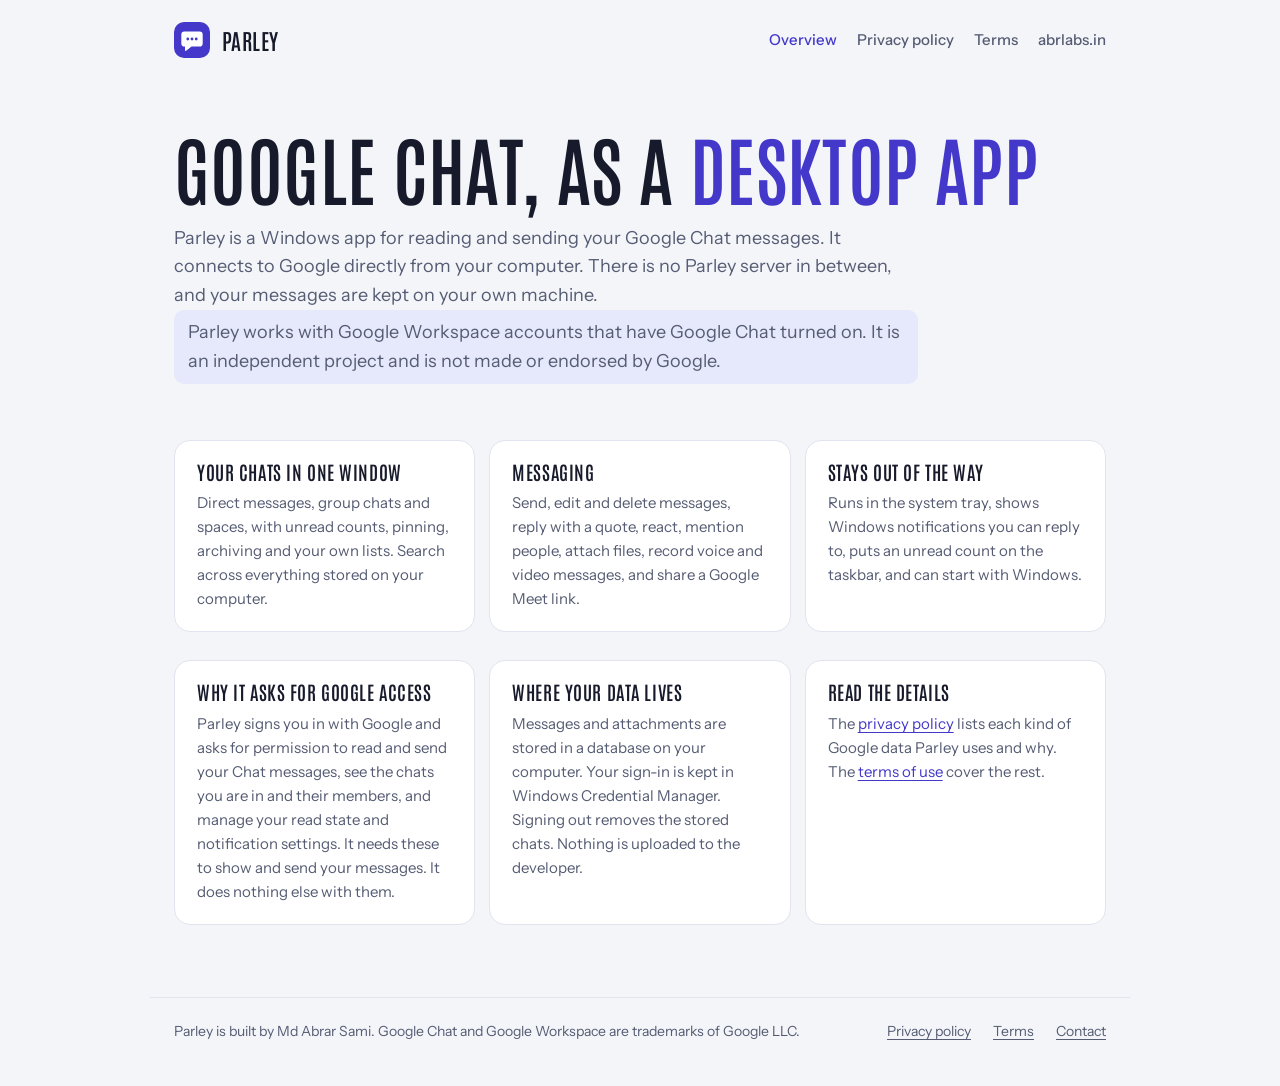
==== apps/parley/index.html @ c42d3974 "PORTFOLIO: add Parley app pages (overview, privacy policy, terms) Public pages for the Parley deskto" ====
<!doctype html>
<html lang="en">
<head>
<meta charset="utf-8">
<meta name="viewport" content="width=device-width,initial-scale=1">
<meta name="description" content="Parley is a Windows desktop client for Google Chat. It connects to Google from your own computer and keeps your messages on that computer.">
<title>Parley | A desktop client for Google Chat</title>
<link rel="icon" href="icon.svg" type="image/svg+xml">
<link rel="preconnect" href="https://fonts.googleapis.com">
<link rel="preconnect" href="https://fonts.gstatic.com" crossorigin>
<link href="https://fonts.googleapis.com/css2?family=Antonio:wght@500;600;700&family=Instrument+Sans:wght@400;500;600&display=swap" rel="stylesheet">
<link rel="stylesheet" href="parley.css">
</head>
<body>
<header class="top">
  <a class="brand" href="/apps/parley/"><img src="icon.svg" alt="">Parley</a>
  <nav aria-label="Parley">
    <a href="/apps/parley/" aria-current="page">Overview</a>
    <a href="/apps/parley/privacy/">Privacy policy</a>
    <a href="/apps/parley/terms/">Terms</a>
    <a href="/">abrlabs.in</a>
  </nav>
</header>

<main>
  <section class="hero">
    <h1>Google Chat, as a <span>desktop app</span></h1>
    <p>Parley is a Windows app for reading and sending your Google Chat messages. It connects to Google directly from your computer. There is no Parley server in between, and your messages are kept on your own machine.</p>
    <p class="note">Parley works with Google Workspace accounts that have Google Chat turned on. It is an independent project and is not made or endorsed by Google.</p>
  </section>

  <section class="grid" aria-label="What Parley does">
    <div class="card">
      <h2>Your chats in one window</h2>
      <p>Direct messages, group chats and spaces, with unread counts, pinning, archiving and your own lists. Search across everything stored on your computer.</p>
    </div>
    <div class="card">
      <h2>Messaging</h2>
      <p>Send, edit and delete messages, reply with a quote, react, mention people, attach files, record voice and video messages, and share a Google Meet link.</p>
    </div>
    <div class="card">
      <h2>Stays out of the way</h2>
      <p>Runs in the system tray, shows Windows notifications you can reply to, puts an unread count on the taskbar, and can start with Windows.</p>
    </div>
  </section>

  <section class="grid" aria-label="How Parley uses your Google account">
    <div class="card">
      <h2>Why it asks for Google access</h2>
      <p>Parley signs you in with Google and asks for permission to read and send your Chat messages, see the chats you are in and their members, and manage your read state and notification settings. It needs these to show and send your messages. It does nothing else with them.</p>
    </div>
    <div class="card">
      <h2>Where your data lives</h2>
      <p>Messages and attachments are stored in a database on your computer. Your sign-in is kept in Windows Credential Manager. Signing out removes the stored chats. Nothing is uploaded to the developer.</p>
    </div>
    <div class="card">
      <h2>Read the details</h2>
      <p>The <a href="/apps/parley/privacy/">privacy policy</a> lists each kind of Google data Parley uses and why. The <a href="/apps/parley/terms/">terms of use</a> cover the rest.</p>
    </div>
  </section>
</main>

<footer>
  <span>Parley is built by Md Abrar Sami. Google Chat and Google Workspace are trademarks of Google LLC.</span>
  <a href="/apps/parley/privacy/">Privacy policy</a>
  <a href="/apps/parley/terms/">Terms</a>
  <a href="mailto:mdabrarsami@gmail.com?subject=Parley">Contact</a>
</footer>
</body>
</html>
---- apps/parley/parley.css ----
/* Parley's pages: the portfolio's typefaces on a light, quiet page with the
   app's indigo accent. These are read for trust before signing in, so long
   text stays narrow and plain. */
:root {
  --bg: #f4f5f9;
  --panel: #ffffff;
  --text: #171a2b;
  --muted: #555c73;
  --border: #e1e4ee;
  --accent: #4338ca;
  --accent-soft: #e6e8fb;
  --sans: "Instrument Sans", system-ui, -apple-system, "Segoe UI", sans-serif;
  --cond: "Antonio", "Oswald", "Arial Narrow", sans-serif;
}
@media (prefers-color-scheme: dark) {
  :root {
    --bg: #0f1118;
    --panel: #171a25;
    --text: #e9ebf4;
    --muted: #a3a9bf;
    --border: #272b3c;
    --accent: #a5abff;
    --accent-soft: #272b4a;
  }
}
*, *::before, *::after { box-sizing: border-box; }
html { -webkit-text-size-adjust: 100%; }
body { margin: 0; background: var(--bg); color: var(--text); font: 400 16px/1.6 var(--sans); -webkit-font-smoothing: antialiased; }
a { color: var(--accent); text-underline-offset: 3px; }
:focus-visible { outline: 2px solid var(--accent); outline-offset: 3px; border-radius: 6px; }

.top { display: flex; align-items: center; justify-content: space-between; gap: 16px; max-width: 980px; margin: 0 auto; padding: 22px 24px; }
.brand { display: inline-flex; align-items: center; gap: 12px; color: var(--text); text-decoration: none; font: 600 22px/1 var(--cond); letter-spacing: 0.02em; text-transform: uppercase; }
.brand img { width: 36px; height: 36px; border-radius: 10px; }
.top nav { display: flex; flex-wrap: wrap; gap: 4px 20px; font-size: 15px; font-weight: 500; }
.top nav a { color: var(--muted); text-decoration: none; }
.top nav a:hover, .top nav a[aria-current="page"] { color: var(--accent); }

main { max-width: 980px; margin: 0 auto; padding: 8px 24px 64px; }
.hero { padding: 40px 0 28px; }
.hero h1 { font: 600 clamp(40px, 8vw, 76px)/1.02 var(--cond); letter-spacing: 0.005em; text-transform: uppercase; margin: 0 0 18px; }
.hero h1 span { color: var(--accent); }
.hero p { max-width: 62ch; font-size: 18px; color: var(--muted); margin: 0; }
.note { display: inline-block; margin-top: 22px; padding: 8px 14px; border-radius: 10px; background: var(--accent-soft); color: var(--text); font-size: 14.5px; }

.grid { display: grid; grid-template-columns: repeat(auto-fit, minmax(250px, 1fr)); gap: 14px; margin: 28px 0 8px; }
.card { background: var(--panel); border: 1px solid var(--border); border-radius: 16px; padding: 20px 22px; }
.card h2, .card h3 { font: 600 19px/1.2 var(--cond); letter-spacing: 0.03em; text-transform: uppercase; margin: 0 0 8px; }
.card p, .card ul { margin: 0; color: var(--muted); font-size: 15px; }
.card ul { padding-left: 18px; }
.card li + li { margin-top: 4px; }

.doc { max-width: 72ch; background: var(--panel); border: 1px solid var(--border); border-radius: 18px; padding: 34px clamp(20px, 5vw, 44px) 40px; margin-top: 16px; }
.doc h1 { font: 600 clamp(32px, 6vw, 48px)/1.05 var(--cond); text-transform: uppercase; margin: 0 0 6px; }
.doc .updated { color: var(--muted); font-size: 14.5px; margin: 0 0 26px; }
.doc h2 { font: 600 21px/1.2 var(--cond); letter-spacing: 0.03em; text-transform: uppercase; margin: 32px 0 8px; }
.doc p, .doc ul { margin: 0 0 12px; }
.doc ul { padding-left: 20px; }
.doc li + li { margin-top: 5px; }
.doc code { font: 14px/1 ui-monospace, "Cascadia Mono", Consolas, monospace; background: var(--accent-soft); padding: 2px 6px; border-radius: 5px; overflow-wrap: anywhere; }

footer { max-width: 980px; margin: 0 auto; padding: 22px 24px 44px; border-top: 1px solid var(--border); color: var(--muted); font-size: 14px; display: flex; flex-wrap: wrap; gap: 6px 22px; }
footer a { color: var(--muted); }
footer span { flex: 1 1 320px; }
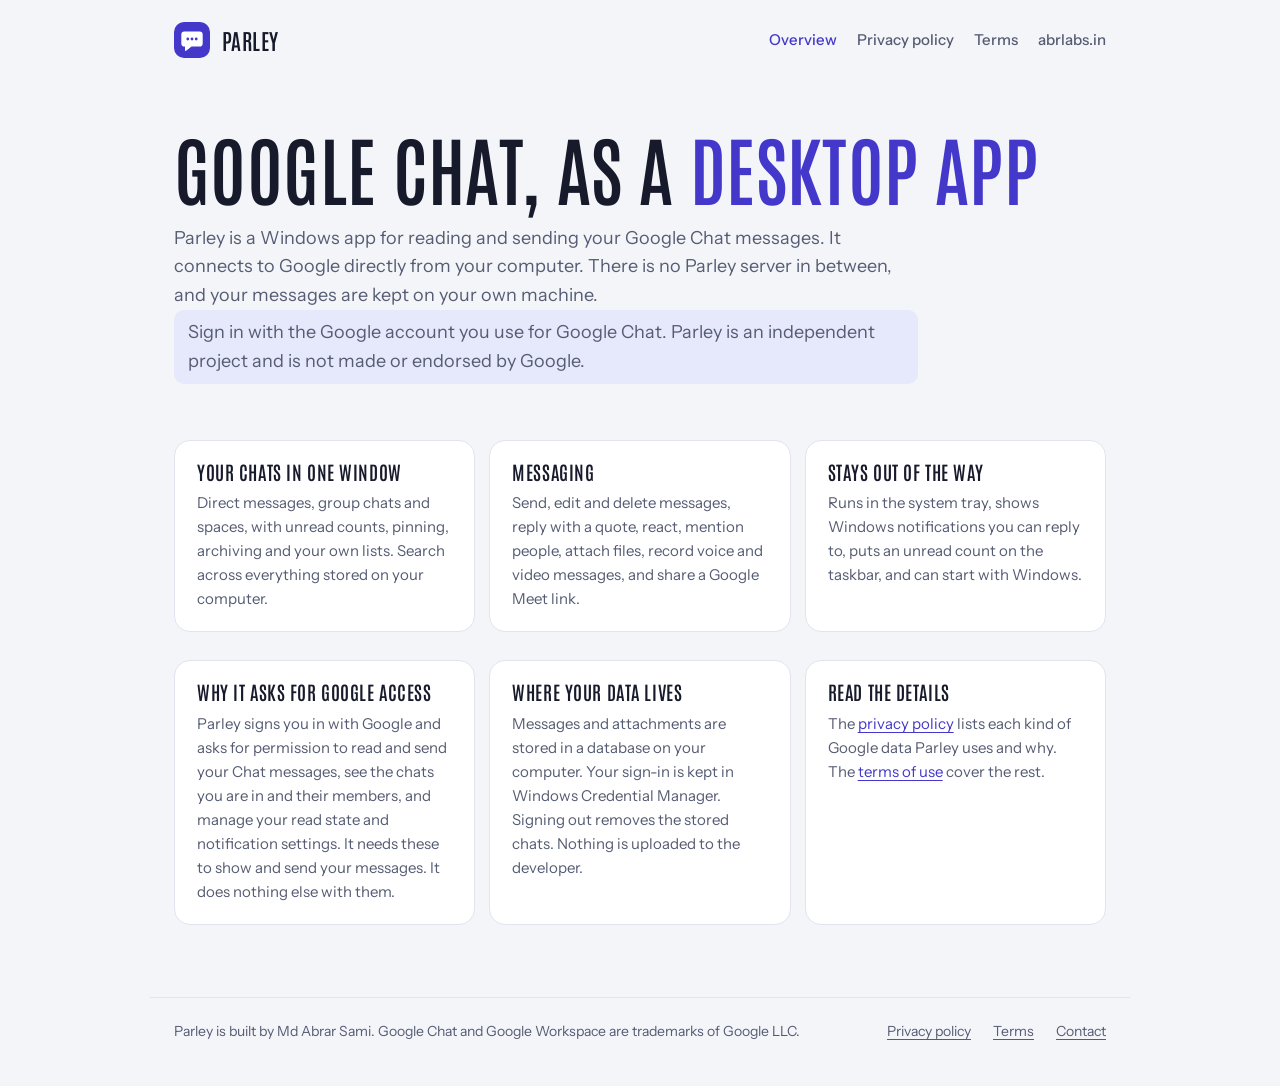
==== commit fff9e5e9: "PORTFOLIO: add Master Screenshot and Drive Explorer app pages Overview, privacy policy and terms for" ====
--- a/apps/parley/index.html
+++ b/apps/parley/index.html
@@ -26,7 +26,7 @@
   <section class="hero">
     <h1>Google Chat, as a <span>desktop app</span></h1>
     <p>Parley is a Windows app for reading and sending your Google Chat messages. It connects to Google directly from your computer. There is no Parley server in between, and your messages are kept on your own machine.</p>
-    <p class="note">Parley works with Google Workspace accounts that have Google Chat turned on. It is an independent project and is not made or endorsed by Google.</p>
+    <p class="note">Sign in with the Google account you use for Google Chat. Parley is an independent project and is not made or endorsed by Google.</p>
   </section>
 
   <section class="grid" aria-label="What Parley does">
